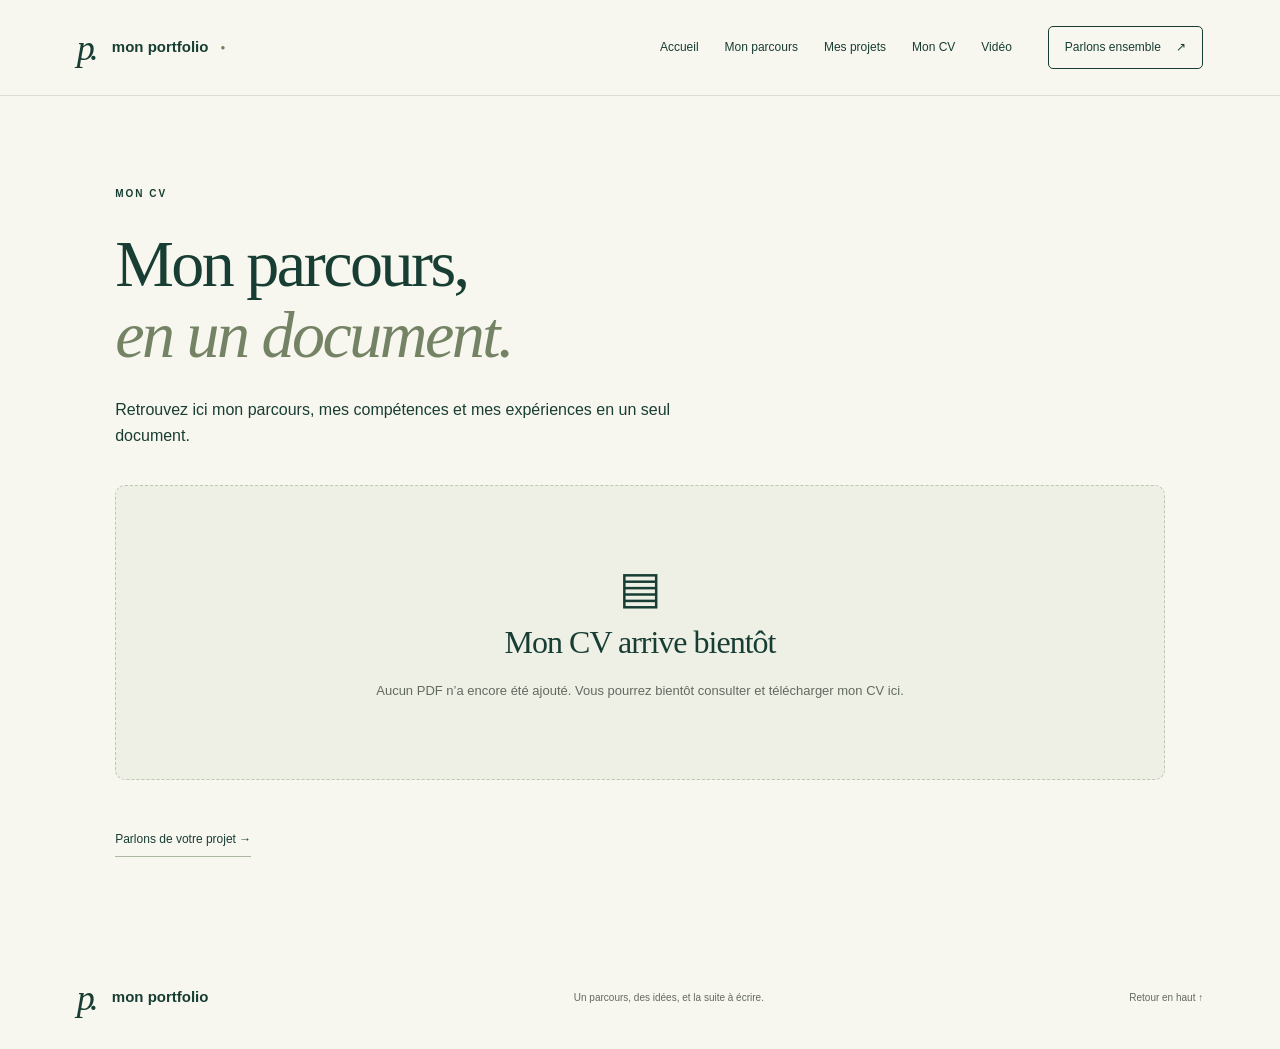
==== cv.html @ 7db34b3c "Add files via upload" ====
<!doctype html><html lang="fr"><head><meta charset="utf-8"><meta name="viewport" content="width=device-width, initial-scale=1"><meta name="description" content="E-portfolio : parcours, projets et présentation professionnelle."><meta name="theme-color" content="#173e34"><title>Mon CV — Mon e-portfolio</title><link rel="icon" href="assets/favicon.svg" type="image/svg+xml"><link rel="stylesheet" href="style.css"><script defer src="contenu.js"></script><script defer src="app.js"></script></head><body><a class="skip" href="#contenu">Aller au contenu</a><header><a class="brand" href="index.html" aria-label="Accueil"><span class="brand-icon">p.</span>mon portfolio<span class="brand-dot">●</span></a><button class="menu-toggle" aria-expanded="false" aria-controls="navigation">Menu <span>☰</span></button><nav id="navigation" aria-label="Navigation principale"><a href="index.html#accueil">Accueil</a><a href="index.html#parcours">Mon parcours</a><a href="index.html#projets">Mes projets</a><a href="cv.html">Mon CV</a><a href="index.html#video">Vidéo</a><a class="nav-contact" href="index.html#contact">Parlons ensemble <span>↗</span></a></nav></header><main id="contenu" class="section cv-page"><p class="eyebrow">MON CV</p><h1>Mon parcours,<br><em>en un document.</em></h1><p id="cv-texte"></p><div id="cv-contenu"></div><a class="text-link" href="index.html#contact">Parlons de votre projet →</a></main><footer><a class="brand" href="index.html"><span class="brand-icon">p.</span>mon portfolio</a><p>Un parcours, des idées, et la suite à écrire.</p><a href="#">Retour en haut ↑</a></footer><div id="notification" role="status" aria-live="polite"></div></body></html>
---- style.css ----
:root{--ink:#183e34;--muted:#626a60;--paper:#f7f6ef;--line:#dbdfd2;--lime:#dbe7ad;--white:#fffef8}*{box-sizing:border-box}html{scroll-behavior:smooth;scroll-padding-top:100px}body{margin:0;background:var(--paper);color:var(--ink);font-family:Arial,Helvetica,sans-serif;line-height:1.65}a{color:inherit;text-decoration:none}button,input{font:inherit}button,a{-webkit-tap-highlight-color:transparent}button{cursor:pointer}button:focus-visible,a:focus-visible{outline:3px solid #9c6324;outline-offset:5px}img{max-width:100%;display:block}header{height:96px;max-width:1440px;margin:auto;padding:0 6%;display:flex;align-items:center;justify-content:space-between;gap:30px;border-bottom:1px solid var(--line)}.brand{display:inline-flex;align-items:center;gap:10px;font-size:15px;font-weight:700;white-space:nowrap}.brand-icon{font:italic 36px Georgia,serif;letter-spacing:-5px;margin-right:8px}.brand-dot{font-size:8px;color:#6d8057;margin-left:2px}nav{display:flex;align-items:center;gap:26px;font-size:12px}nav a{padding:10px 0}nav a:hover,.text-link:hover{color:#60783e}nav .nav-contact{border:1px solid var(--ink);border-radius:5px;padding:11px 16px;margin-left:10px}.nav-contact span{margin-left:12px}.menu-toggle{display:none}.hero{max-width:1440px;margin:auto;position:relative;padding:72px 9% 92px;display:grid;grid-template-columns:1.25fr 1fr;gap:60px;align-items:center}.eyebrow{font-size:10px;font-weight:700;letter-spacing:2px;margin:0 0 25px}.live-dot{display:inline-block;width:7px;height:7px;background:#75945c;border-radius:50%;margin-right:8px}h1,h2,h3,p{margin-top:0}h1,h2{font-family:Georgia,'Times New Roman',serif;font-weight:400;letter-spacing:-2.5px;line-height:1.08}h1{font-size:clamp(48px,5.3vw,78px);margin-bottom:27px}em{font-weight:400;color:#758365}h2{font-size:clamp(36px,4vw,54px);margin-bottom:20px}h3{line-height:1.3;font-weight:600;font-size:19px}.identity{font-weight:700;font-size:16px;margin-bottom:0}.profession{font-size:11px;letter-spacing:1.2px;margin-bottom:16px}.intro{font-size:13px;color:var(--muted);max-width:440px;line-height:1.85}.actions{display:flex;flex-wrap:wrap;gap:12px;margin-top:25px;align-items:center}.button{display:inline-flex;align-items:center;justify-content:center;gap:23px;background:var(--ink);color:#fffef8;padding:13px 20px;border:1px solid var(--ink);border-radius:5px;font-size:12px;font-weight:600;transition:transform .2s,background .2s}.button:hover{background:#2d5947;transform:translateY(-2px)}.button.secondary{background:transparent;color:var(--ink);border-color:#c4ccbc}.button.secondary:hover{background:#e9eddf}.small-note{font-size:10px;color:var(--muted);margin:24px 0 0}.small-note span{color:#637d48;margin-right:6px}.hero-art{position:relative;min-width:0;padding:22px 20px 28px}.photo-frame{height:445px;background:#e4e7da;border-radius:170px 170px 10px 10px;overflow:hidden;border:1px solid #d3d9c8;position:relative}.photo-frame>img{height:100%;width:100%;object-fit:cover}.portrait-placeholder{height:100%;display:flex;flex-direction:column;align-items:center;justify-content:flex-end;background:radial-gradient(ellipse at 30% 20%,#f2f0dc,transparent 65%),#dfe5d4}.portrait-placeholder svg{width:85%;height:85%;fill:#b8c7ad;opacity:.8}.portrait-placeholder span{position:absolute;bottom:24px;font-size:10px;letter-spacing:3px;color:#425a42;background:#f7f6efdb;border-radius:20px;padding:7px 14px}.orbit{position:absolute;right:-6px;top:-12px;font:100px Georgia;color:#84956e;line-height:1}.photo-label{position:absolute;bottom:0;left:-26px;display:flex;align-items:center;gap:15px;background:var(--white);padding:18px 24px;border:1px solid var(--line);border-radius:6px;box-shadow:0 10px 25px #173e3407;font:italic 16px Georgia;transform:rotate(-4deg)}.photo-label>span{font-size:32px;color:#7c8d64}.photo-label small{display:block;font:8px Arial;letter-spacing:1.6px;margin-top:6px}.vertical-text{position:absolute;right:-27px;top:140px;writing-mode:vertical-rl;font-size:8px;letter-spacing:2.5px}.scroll-note{position:absolute;bottom:27px;left:9%;font-size:8px;letter-spacing:1.7px;display:flex;gap:25px;align-items:center}.scroll-note span{font-size:18px}.values-strip{background:#e8ecdf;border-block:1px solid var(--line);display:flex;align-items:center;justify-content:center;gap:50px;padding:20px;font-size:11px}.values-strip b{font-size:24px;font-weight:400;color:#788666}.section{max-width:1440px;margin:auto;padding:90px 9%;scroll-margin-top:10px}.section-heading{display:flex;justify-content:space-between;gap:40px;align-items:flex-end;margin-bottom:32px}.section-heading>p{font-size:12px;color:var(--muted);padding-bottom:9px}.demo-note{font-size:9px;letter-spacing:1px;color:var(--muted);border-top:1px solid var(--line);padding-top:20px}.timeline{margin-top:40px}.timeline-item{display:grid;grid-template-columns:180px 1fr;gap:40px}.timeline-date{font-size:12px;padding-top:7px}.timeline-body{padding:0 0 38px 35px;border-left:1px solid #bcc8b0;position:relative}.timeline-body:before{content:'';position:absolute;left:-5px;top:10px;width:9px;height:9px;border-radius:50%;background:#81966c;box-shadow:0 0 0 5px var(--paper)}.timeline-body h3{margin:8px 0 3px}.organisation{font-size:10px;letter-spacing:1px}.timeline-body>p:not(.organisation){max-width:660px;font-size:13px;color:var(--muted)}.example-badge{font-size:8px;letter-spacing:1.3px;color:#657452}.tags{display:flex;flex-wrap:wrap;gap:6px}.tags span{padding:4px 9px;border:1px solid #d2dac8;border-radius:4px;font-size:9px;color:#4c624b}.projects-section{background:#eff0e8;max-width:none}.projects-section>.section-heading,.projects-section>.filters,.project-grid{max-width:1180px;margin-left:auto;margin-right:auto}.filters{display:flex;flex-wrap:wrap;gap:8px;margin-bottom:27px}.filters button{border:1px solid #cbd3c3;background:transparent;border-radius:24px;color:var(--ink);font-size:11px;padding:8px 17px}.filters button.active{background:var(--ink);color:white;border-color:var(--ink)}.project-grid{display:grid;grid-template-columns:repeat(3,1fr);gap:24px}.project-card{min-width:0}.project-open{padding:0;border:1px solid #dce0d2;border-radius:9px;background:var(--paper);width:100%;height:100%;text-align:left;color:inherit;overflow:hidden;transition:transform .25s,box-shadow .25s}.project-open:hover{transform:translateY(-6px);box-shadow:0 15px 25px #173e3410}.project-image{position:relative;aspect-ratio:450/330;overflow:hidden}.project-image img{width:100%;height:100%;object-fit:cover;transition:transform .4s}.project-open:hover img{transform:scale(1.04)}.image-badge{position:absolute;left:14px;top:14px;background:#fffef4d9;border-radius:3px;padding:4px 7px;font-size:7px;letter-spacing:1px}.project-info{padding:22px}.project-category{font-size:8px;letter-spacing:1.5px;text-transform:uppercase;margin-bottom:10px}.project-info h3{font:24px/1.15 Georgia;margin-bottom:12px;letter-spacing:-.5px}.project-info>p:not(.project-category){color:var(--muted);font-size:11px;line-height:1.7}.project-discover{display:block;margin-top:22px;font-size:11px}.video-section{display:grid;grid-template-columns:1fr 1.25fr;gap:80px;align-items:center}.video-section>div>p:not(.eyebrow){font-size:13px;color:var(--muted)}.video-section h2{font-size:43px}.text-link{display:inline-block;font-size:12px;border-bottom:1px solid #acb8a1;padding-bottom:6px;margin-top:15px}.video-media{aspect-ratio:16/10;border-radius:9px;background:#e0e6d7;position:relative;overflow:hidden;display:flex;align-items:center;justify-content:center;text-align:center}.video-media video,.video-media iframe{width:100%;height:100%;border:0}.video-media>img{position:absolute;width:100%;height:100%;object-fit:cover}.video-placeholder{z-index:1;padding:25px}.video-placeholder strong{display:block;font:23px Georgia;margin:15px 0}.video-placeholder p{font-size:7px;letter-spacing:1.3px}.play-symbol{display:inline-flex;border:1px solid #8b9d7c;width:60px;height:60px;align-items:center;justify-content:center;border-radius:50%;font-size:27px}.contact-section{text-align:center;background:var(--ink);color:var(--paper);max-width:none;padding-block:80px}.contact-section h2{font-size:58px}.contact-section>p:not(.eyebrow){font-size:12px;max-width:560px;margin:0 auto 20px;color:#d7dfd0}.contact-section .actions{justify-content:center}.contact-section .button{background:var(--lime);color:var(--ink);border-color:var(--lime)}.contact-section .secondary{background:transparent;color:var(--paper);border-color:#84957e}.contact-section .text-link{color:var(--paper)}.empty-inline{font-size:11px;color:#d1dbc8}.email-address{overflow-wrap:anywhere;font-size:22px}.contact-section .contact-note{font-size:9px!important;margin-top:30px!important;color:#c0cdb6!important}footer{max-width:1440px;margin:auto;display:flex;justify-content:space-between;align-items:center;gap:20px;padding:30px 6%}footer p,footer>a:last-child{font-size:10px;color:var(--muted);margin:0}.skip{position:fixed;top:-80px;left:15px;background:var(--ink);color:white;padding:12px;z-index:100}.skip:focus{top:10px}.sr-only{position:absolute;width:1px;height:1px;clip-path:inset(50%);overflow:hidden}.will-reveal{opacity:0;transform:translateY(15px);transition:opacity .6s,transform .6s}.will-reveal.visible{opacity:1;transform:none}dialog{border:1px solid var(--line);background:var(--paper);color:var(--ink);border-radius:12px;padding:45px;width:min(680px,90vw);max-height:85vh}dialog::backdrop{background:#102b24ab;backdrop-filter:blur(4px)}.dialog-close{position:absolute;right:16px;top:12px;border:0;background:transparent;color:var(--ink);font-size:20px;padding:5px}dialog h2{font-size:38px;margin-top:18px}dialog h3{margin-top:25px;margin-bottom:8px}dialog p{color:var(--muted);font-size:14px}.cv-page{min-height:75vh}.cv-page h1{font-size:66px}.cv-page>p{max-width:600px}.cv-empty{padding:65px 25px;text-align:center;border:1px dashed #bcc8b0;border-radius:10px;margin:35px 0;background:#eef0e6}.cv-empty h2{font-size:32px;letter-spacing:-1px}.cv-empty p{color:var(--muted);font-size:13px}.document-icon{font-size:45px}.pdf-preview{width:100%;height:80vh;min-height:500px;margin-top:25px;border:1px solid var(--line)}.image-fallback{min-height:180px;display:flex;align-items:center;justify-content:center;background:#dfe5d6;color:var(--ink);font-size:13px}#notification:not(:empty){position:fixed;bottom:24px;left:50%;transform:translateX(-50%);background:var(--white);border:1px solid var(--line);box-shadow:0 4px 20px #0002;padding:14px 22px;border-radius:8px;font-size:12px;z-index:20;max-width:90vw}
@media(min-width:1500px){.projects-section{padding-inline:max(9%,calc((100vw - 1180px)/2))}}@media(max-width:1050px){header{padding-inline:5%;gap:15px}nav{gap:15px;font-size:11px}nav .nav-contact{margin:0;padding:8px}.hero{gap:30px;padding-inline:7%}.photo-frame{height:380px}.section{padding:70px 7%}.values-strip{gap:25px}.project-grid{gap:14px}.project-info{padding:17px}.video-section{gap:35px}}@media(max-width:760px){header{height:76px;position:relative;z-index:10}.menu-toggle{display:flex;align-items:center;gap:18px;background:transparent;border:1px solid #bdc8b4;border-radius:4px;padding:7px 12px;font-size:12px;color:var(--ink)}nav{display:none;position:absolute;top:75px;left:0;right:0;background:var(--paper);padding:20px 7%;border-bottom:1px solid var(--line);box-shadow:0 10px 20px #173e3410}nav.open{display:flex;flex-direction:column;align-items:stretch;gap:4px}nav a{padding:10px;font-size:14px}.hero{grid-template-columns:1fr;padding:45px 7% 70px;gap:30px}h1{font-size:57px}.hero-copy .eyebrow{font-size:8px}.hero-art{width:min(340px,90%);margin:auto}.photo-frame{height:350px}.photo-label{left:-6px;padding:15px}.vertical-text{right:-13px;font-size:7px}.orbit{font-size:80px;right:0}.scroll-note{display:none}.values-strip{gap:15px;padding:17px 7%;flex-wrap:wrap;font-size:9px}.values-strip span:last-child,.values-strip b:last-of-type{display:none}.values-strip b{font-size:20px}.section{padding:55px 7%}.section-heading{display:block;margin-bottom:25px}.section-heading>p{margin-top:25px}.eyebrow{font-size:9px;margin-bottom:20px}h2{font-size:44px}.timeline-item{grid-template-columns:1fr;gap:8px}.timeline-date{margin:0 0 8px 25px}.timeline-body{padding-left:25px;padding-bottom:32px}.timeline-body h3{font-size:18px}.demo-note{font-size:8px}.project-grid{grid-template-columns:1fr;gap:25px}.project-info{padding:24px}.project-info>p:not(.project-category){font-size:13px}.project-info h3{font-size:28px}.filters{gap:6px}.filters button{padding:7px 12px;font-size:10px}.video-section{grid-template-columns:1fr;gap:25px}.video-section h2{font-size:40px}.contact-section h2{font-size:43px}.contact-section .eyebrow{font-size:8px}footer{flex-wrap:wrap;padding:25px 7%}footer p{order:3;width:100%}.cv-page h1{font-size:46px}dialog{padding:35px 24px}dialog h2{font-size:30px}.actions{gap:10px}.button{padding:12px 16px;gap:16px}.intro{font-size:13px}.photo-label{font-size:15px}}@media(prefers-reduced-motion:reduce){html{scroll-behavior:auto}*,*:before,*:after{animation:none!important;transition:none!important}.will-reveal{opacity:1;transform:none}}
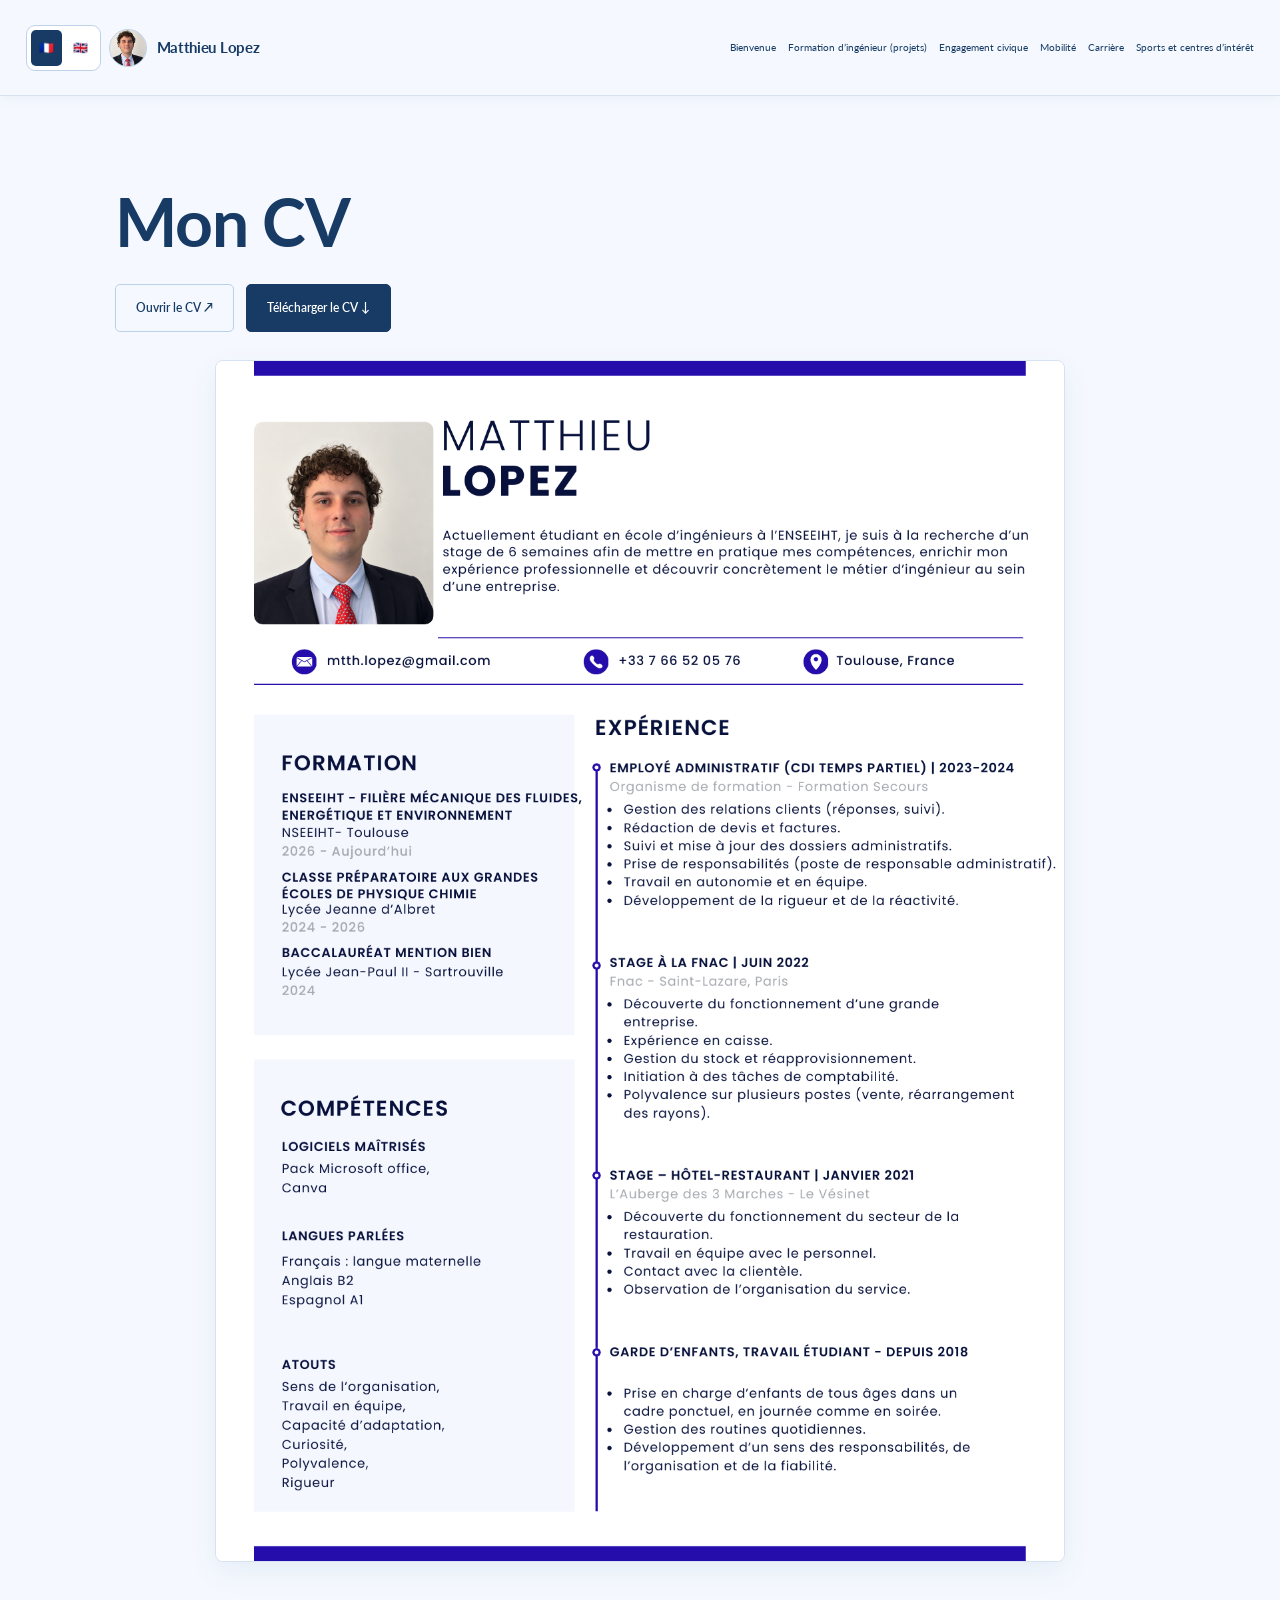
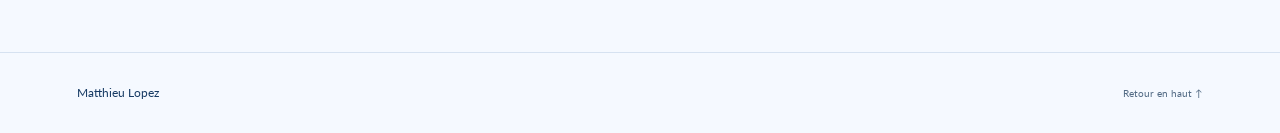
==== commit 51f06304: "Publier le portfolio final bilingue de Matthieu Lopez avec vidéo" ====
--- a/cv.html
+++ b/cv.html
@@ -1 +1 @@
-<!doctype html><html lang="fr"><head><meta charset="utf-8"><meta name="viewport" content="width=device-width, initial-scale=1"><meta name="description" content="E-portfolio : parcours, projets et présentation professionnelle."><meta name="theme-color" content="#173e34"><title>Mon CV — Mon e-portfolio</title><link rel="icon" href="assets/favicon.svg" type="image/svg+xml"><link rel="stylesheet" href="style.css"><script defer src="contenu.js"></script><script defer src="app.js"></script></head><body><a class="skip" href="#contenu">Aller au contenu</a><header><a class="brand" href="index.html" aria-label="Accueil"><span class="brand-icon">p.</span>mon portfolio<span class="brand-dot">●</span></a><button class="menu-toggle" aria-expanded="false" aria-controls="navigation">Menu <span>☰</span></button><nav id="navigation" aria-label="Navigation principale"><a href="index.html#accueil">Accueil</a><a href="index.html#parcours">Mon parcours</a><a href="index.html#projets">Mes projets</a><a href="cv.html">Mon CV</a><a href="index.html#video">Vidéo</a><a class="nav-contact" href="index.html#contact">Parlons ensemble <span>↗</span></a></nav></header><main id="contenu" class="section cv-page"><p class="eyebrow">MON CV</p><h1>Mon parcours,<br><em>en un document.</em></h1><p id="cv-texte"></p><div id="cv-contenu"></div><a class="text-link" href="index.html#contact">Parlons de votre projet →</a></main><footer><a class="brand" href="index.html"><span class="brand-icon">p.</span>mon portfolio</a><p>Un parcours, des idées, et la suite à écrire.</p><a href="#">Retour en haut ↑</a></footer><div id="notification" role="status" aria-live="polite"></div></body></html>+<!doctype html><html lang="fr"><head><meta charset="utf-8"><meta name="viewport" content="width=device-width, initial-scale=1"><meta name="description" content="E-portfolio de Matthieu Lopez"><title>E-portfolio Matthieu Lopez</title><link rel="icon" href="assets/favicon.svg" type="image/svg+xml"><link rel="preconnect" href="https://fonts.googleapis.com"><link rel="preconnect" href="https://fonts.gstatic.com" crossorigin><link href="https://fonts.googleapis.com/css2?family=Lato:wght@400;700;900&display=swap" rel="stylesheet"><link rel="stylesheet" href="style.css"><script defer src="contenu.js"></script><script defer src="contenu-en.js"></script><script defer src="i18n.js"></script><script defer src="app.js"></script><script defer src="rubriques.js"></script></head><body><a class="skip" href="#contenu">Aller au contenu</a><header><div class="header-left"><div class="language-switch" role="group" aria-label="Language / Langue"><button type="button" data-language="fr" aria-label="Français" lang="fr">🇫🇷 <span>FR</span></button><button type="button" data-language="en" aria-label="English" lang="en">🇬🇧 <span>EN</span></button></div><a class="brand brand-photo" href="index.html" aria-label="Accueil — Matthieu Lopez"><span class="header-portrait"><img src="assets/photo/matthieu-lopez.png" alt="Portrait de Matthieu Lopez" width="54" height="54"></span><span class="header-name">Matthieu Lopez</span></a></div><button class="menu-toggle" aria-expanded="false" aria-controls="navigation">Menu <span>☰</span></button><nav id="navigation" aria-label="Navigation principale"><a href="index.html#accueil">Bienvenue</a><a href="index.html#projets">Formation d’ingénieur (projets)</a><a href="index.html#engagement">Engagement civique</a><a href="index.html#mobilite">Mobilité</a><a href="index.html#carriere">Carrière</a><a href="index.html#interets">Sports et centres d’intérêt</a></nav></header><main id="contenu" class="section cv-page"><h1>Mon CV</h1><p id="cv-texte"></p><div id="cv-contenu"></div></main><footer><span>Matthieu Lopez</span><a href="#">Retour en haut ↑</a></footer><div id="notification" role="status" aria-live="polite"></div></body></html>
--- a/style.css
+++ b/style.css
@@ -1,2 +1,37 @@
-:root{--ink:#183e34;--muted:#626a60;--paper:#f7f6ef;--line:#dbdfd2;--lime:#dbe7ad;--white:#fffef8}*{box-sizing:border-box}html{scroll-behavior:smooth;scroll-padding-top:100px}body{margin:0;background:var(--paper);color:var(--ink);font-family:Arial,Helvetica,sans-serif;line-height:1.65}a{color:inherit;text-decoration:none}button,input{font:inherit}button,a{-webkit-tap-highlight-color:transparent}button{cursor:pointer}button:focus-visible,a:focus-visible{outline:3px solid #9c6324;outline-offset:5px}img{max-width:100%;display:block}header{height:96px;max-width:1440px;margin:auto;padding:0 6%;display:flex;align-items:center;justify-content:space-between;gap:30px;border-bottom:1px solid var(--line)}.brand{display:inline-flex;align-items:center;gap:10px;font-size:15px;font-weight:700;white-space:nowrap}.brand-icon{font:italic 36px Georgia,serif;letter-spacing:-5px;margin-right:8px}.brand-dot{font-size:8px;color:#6d8057;margin-left:2px}nav{display:flex;align-items:center;gap:26px;font-size:12px}nav a{padding:10px 0}nav a:hover,.text-link:hover{color:#60783e}nav .nav-contact{border:1px solid var(--ink);border-radius:5px;padding:11px 16px;margin-left:10px}.nav-contact span{margin-left:12px}.menu-toggle{display:none}.hero{max-width:1440px;margin:auto;position:relative;padding:72px 9% 92px;display:grid;grid-template-columns:1.25fr 1fr;gap:60px;align-items:center}.eyebrow{font-size:10px;font-weight:700;letter-spacing:2px;margin:0 0 25px}.live-dot{display:inline-block;width:7px;height:7px;background:#75945c;border-radius:50%;margin-right:8px}h1,h2,h3,p{margin-top:0}h1,h2{font-family:Georgia,'Times New Roman',serif;font-weight:400;letter-spacing:-2.5px;line-height:1.08}h1{font-size:clamp(48px,5.3vw,78px);margin-bottom:27px}em{font-weight:400;color:#758365}h2{font-size:clamp(36px,4vw,54px);margin-bottom:20px}h3{line-height:1.3;font-weight:600;font-size:19px}.identity{font-weight:700;font-size:16px;margin-bottom:0}.profession{font-size:11px;letter-spacing:1.2px;margin-bottom:16px}.intro{font-size:13px;color:var(--muted);max-width:440px;line-height:1.85}.actions{display:flex;flex-wrap:wrap;gap:12px;margin-top:25px;align-items:center}.button{display:inline-flex;align-items:center;justify-content:center;gap:23px;background:var(--ink);color:#fffef8;padding:13px 20px;border:1px solid var(--ink);border-radius:5px;font-size:12px;font-weight:600;transition:transform .2s,background .2s}.button:hover{background:#2d5947;transform:translateY(-2px)}.button.secondary{background:transparent;color:var(--ink);border-color:#c4ccbc}.button.secondary:hover{background:#e9eddf}.small-note{font-size:10px;color:var(--muted);margin:24px 0 0}.small-note span{color:#637d48;margin-right:6px}.hero-art{position:relative;min-width:0;padding:22px 20px 28px}.photo-frame{height:445px;background:#e4e7da;border-radius:170px 170px 10px 10px;overflow:hidden;border:1px solid #d3d9c8;position:relative}.photo-frame>img{height:100%;width:100%;object-fit:cover}.portrait-placeholder{height:100%;display:flex;flex-direction:column;align-items:center;justify-content:flex-end;background:radial-gradient(ellipse at 30% 20%,#f2f0dc,transparent 65%),#dfe5d4}.portrait-placeholder svg{width:85%;height:85%;fill:#b8c7ad;opacity:.8}.portrait-placeholder span{position:absolute;bottom:24px;font-size:10px;letter-spacing:3px;color:#425a42;background:#f7f6efdb;border-radius:20px;padding:7px 14px}.orbit{position:absolute;right:-6px;top:-12px;font:100px Georgia;color:#84956e;line-height:1}.photo-label{position:absolute;bottom:0;left:-26px;display:flex;align-items:center;gap:15px;background:var(--white);padding:18px 24px;border:1px solid var(--line);border-radius:6px;box-shadow:0 10px 25px #173e3407;font:italic 16px Georgia;transform:rotate(-4deg)}.photo-label>span{font-size:32px;color:#7c8d64}.photo-label small{display:block;font:8px Arial;letter-spacing:1.6px;margin-top:6px}.vertical-text{position:absolute;right:-27px;top:140px;writing-mode:vertical-rl;font-size:8px;letter-spacing:2.5px}.scroll-note{position:absolute;bottom:27px;left:9%;font-size:8px;letter-spacing:1.7px;display:flex;gap:25px;align-items:center}.scroll-note span{font-size:18px}.values-strip{background:#e8ecdf;border-block:1px solid var(--line);display:flex;align-items:center;justify-content:center;gap:50px;padding:20px;font-size:11px}.values-strip b{font-size:24px;font-weight:400;color:#788666}.section{max-width:1440px;margin:auto;padding:90px 9%;scroll-margin-top:10px}.section-heading{display:flex;justify-content:space-between;gap:40px;align-items:flex-end;margin-bottom:32px}.section-heading>p{font-size:12px;color:var(--muted);padding-bottom:9px}.demo-note{font-size:9px;letter-spacing:1px;color:var(--muted);border-top:1px solid var(--line);padding-top:20px}.timeline{margin-top:40px}.timeline-item{display:grid;grid-template-columns:180px 1fr;gap:40px}.timeline-date{font-size:12px;padding-top:7px}.timeline-body{padding:0 0 38px 35px;border-left:1px solid #bcc8b0;position:relative}.timeline-body:before{content:'';position:absolute;left:-5px;top:10px;width:9px;height:9px;border-radius:50%;background:#81966c;box-shadow:0 0 0 5px var(--paper)}.timeline-body h3{margin:8px 0 3px}.organisation{font-size:10px;letter-spacing:1px}.timeline-body>p:not(.organisation){max-width:660px;font-size:13px;color:var(--muted)}.example-badge{font-size:8px;letter-spacing:1.3px;color:#657452}.tags{display:flex;flex-wrap:wrap;gap:6px}.tags span{padding:4px 9px;border:1px solid #d2dac8;border-radius:4px;font-size:9px;color:#4c624b}.projects-section{background:#eff0e8;max-width:none}.projects-section>.section-heading,.projects-section>.filters,.project-grid{max-width:1180px;margin-left:auto;margin-right:auto}.filters{display:flex;flex-wrap:wrap;gap:8px;margin-bottom:27px}.filters button{border:1px solid #cbd3c3;background:transparent;border-radius:24px;color:var(--ink);font-size:11px;padding:8px 17px}.filters button.active{background:var(--ink);color:white;border-color:var(--ink)}.project-grid{display:grid;grid-template-columns:repeat(3,1fr);gap:24px}.project-card{min-width:0}.project-open{padding:0;border:1px solid #dce0d2;border-radius:9px;background:var(--paper);width:100%;height:100%;text-align:left;color:inherit;overflow:hidden;transition:transform .25s,box-shadow .25s}.project-open:hover{transform:translateY(-6px);box-shadow:0 15px 25px #173e3410}.project-image{position:relative;aspect-ratio:450/330;overflow:hidden}.project-image img{width:100%;height:100%;object-fit:cover;transition:transform .4s}.project-open:hover img{transform:scale(1.04)}.image-badge{position:absolute;left:14px;top:14px;background:#fffef4d9;border-radius:3px;padding:4px 7px;font-size:7px;letter-spacing:1px}.project-info{padding:22px}.project-category{font-size:8px;letter-spacing:1.5px;text-transform:uppercase;margin-bottom:10px}.project-info h3{font:24px/1.15 Georgia;margin-bottom:12px;letter-spacing:-.5px}.project-info>p:not(.project-category){color:var(--muted);font-size:11px;line-height:1.7}.project-discover{display:block;margin-top:22px;font-size:11px}.video-section{display:grid;grid-template-columns:1fr 1.25fr;gap:80px;align-items:center}.video-section>div>p:not(.eyebrow){font-size:13px;color:var(--muted)}.video-section h2{font-size:43px}.text-link{display:inline-block;font-size:12px;border-bottom:1px solid #acb8a1;padding-bottom:6px;margin-top:15px}.video-media{aspect-ratio:16/10;border-radius:9px;background:#e0e6d7;position:relative;overflow:hidden;display:flex;align-items:center;justify-content:center;text-align:center}.video-media video,.video-media iframe{width:100%;height:100%;border:0}.video-media>img{position:absolute;width:100%;height:100%;object-fit:cover}.video-placeholder{z-index:1;padding:25px}.video-placeholder strong{display:block;font:23px Georgia;margin:15px 0}.video-placeholder p{font-size:7px;letter-spacing:1.3px}.play-symbol{display:inline-flex;border:1px solid #8b9d7c;width:60px;height:60px;align-items:center;justify-content:center;border-radius:50%;font-size:27px}.contact-section{text-align:center;background:var(--ink);color:var(--paper);max-width:none;padding-block:80px}.contact-section h2{font-size:58px}.contact-section>p:not(.eyebrow){font-size:12px;max-width:560px;margin:0 auto 20px;color:#d7dfd0}.contact-section .actions{justify-content:center}.contact-section .button{background:var(--lime);color:var(--ink);border-color:var(--lime)}.contact-section .secondary{background:transparent;color:var(--paper);border-color:#84957e}.contact-section .text-link{color:var(--paper)}.empty-inline{font-size:11px;color:#d1dbc8}.email-address{overflow-wrap:anywhere;font-size:22px}.contact-section .contact-note{font-size:9px!important;margin-top:30px!important;color:#c0cdb6!important}footer{max-width:1440px;margin:auto;display:flex;justify-content:space-between;align-items:center;gap:20px;padding:30px 6%}footer p,footer>a:last-child{font-size:10px;color:var(--muted);margin:0}.skip{position:fixed;top:-80px;left:15px;background:var(--ink);color:white;padding:12px;z-index:100}.skip:focus{top:10px}.sr-only{position:absolute;width:1px;height:1px;clip-path:inset(50%);overflow:hidden}.will-reveal{opacity:0;transform:translateY(15px);transition:opacity .6s,transform .6s}.will-reveal.visible{opacity:1;transform:none}dialog{border:1px solid var(--line);background:var(--paper);color:var(--ink);border-radius:12px;padding:45px;width:min(680px,90vw);max-height:85vh}dialog::backdrop{background:#102b24ab;backdrop-filter:blur(4px)}.dialog-close{position:absolute;right:16px;top:12px;border:0;background:transparent;color:var(--ink);font-size:20px;padding:5px}dialog h2{font-size:38px;margin-top:18px}dialog h3{margin-top:25px;margin-bottom:8px}dialog p{color:var(--muted);font-size:14px}.cv-page{min-height:75vh}.cv-page h1{font-size:66px}.cv-page>p{max-width:600px}.cv-empty{padding:65px 25px;text-align:center;border:1px dashed #bcc8b0;border-radius:10px;margin:35px 0;background:#eef0e6}.cv-empty h2{font-size:32px;letter-spacing:-1px}.cv-empty p{color:var(--muted);font-size:13px}.document-icon{font-size:45px}.pdf-preview{width:100%;height:80vh;min-height:500px;margin-top:25px;border:1px solid var(--line)}.image-fallback{min-height:180px;display:flex;align-items:center;justify-content:center;background:#dfe5d6;color:var(--ink);font-size:13px}#notification:not(:empty){position:fixed;bottom:24px;left:50%;transform:translateX(-50%);background:var(--white);border:1px solid var(--line);box-shadow:0 4px 20px #0002;padding:14px 22px;border-radius:8px;font-size:12px;z-index:20;max-width:90vw}
-@media(min-width:1500px){.projects-section{padding-inline:max(9%,calc((100vw - 1180px)/2))}}@media(max-width:1050px){header{padding-inline:5%;gap:15px}nav{gap:15px;font-size:11px}nav .nav-contact{margin:0;padding:8px}.hero{gap:30px;padding-inline:7%}.photo-frame{height:380px}.section{padding:70px 7%}.values-strip{gap:25px}.project-grid{gap:14px}.project-info{padding:17px}.video-section{gap:35px}}@media(max-width:760px){header{height:76px;position:relative;z-index:10}.menu-toggle{display:flex;align-items:center;gap:18px;background:transparent;border:1px solid #bdc8b4;border-radius:4px;padding:7px 12px;font-size:12px;color:var(--ink)}nav{display:none;position:absolute;top:75px;left:0;right:0;background:var(--paper);padding:20px 7%;border-bottom:1px solid var(--line);box-shadow:0 10px 20px #173e3410}nav.open{display:flex;flex-direction:column;align-items:stretch;gap:4px}nav a{padding:10px;font-size:14px}.hero{grid-template-columns:1fr;padding:45px 7% 70px;gap:30px}h1{font-size:57px}.hero-copy .eyebrow{font-size:8px}.hero-art{width:min(340px,90%);margin:auto}.photo-frame{height:350px}.photo-label{left:-6px;padding:15px}.vertical-text{right:-13px;font-size:7px}.orbit{font-size:80px;right:0}.scroll-note{display:none}.values-strip{gap:15px;padding:17px 7%;flex-wrap:wrap;font-size:9px}.values-strip span:last-child,.values-strip b:last-of-type{display:none}.values-strip b{font-size:20px}.section{padding:55px 7%}.section-heading{display:block;margin-bottom:25px}.section-heading>p{margin-top:25px}.eyebrow{font-size:9px;margin-bottom:20px}h2{font-size:44px}.timeline-item{grid-template-columns:1fr;gap:8px}.timeline-date{margin:0 0 8px 25px}.timeline-body{padding-left:25px;padding-bottom:32px}.timeline-body h3{font-size:18px}.demo-note{font-size:8px}.project-grid{grid-template-columns:1fr;gap:25px}.project-info{padding:24px}.project-info>p:not(.project-category){font-size:13px}.project-info h3{font-size:28px}.filters{gap:6px}.filters button{padding:7px 12px;font-size:10px}.video-section{grid-template-columns:1fr;gap:25px}.video-section h2{font-size:40px}.contact-section h2{font-size:43px}.contact-section .eyebrow{font-size:8px}footer{flex-wrap:wrap;padding:25px 7%}footer p{order:3;width:100%}.cv-page h1{font-size:46px}dialog{padding:35px 24px}dialog h2{font-size:30px}.actions{gap:10px}.button{padding:12px 16px;gap:16px}.intro{font-size:13px}.photo-label{font-size:15px}}@media(prefers-reduced-motion:reduce){html{scroll-behavior:auto}*,*:before,*:after{animation:none!important;transition:none!important}.will-reveal{opacity:1;transform:none}}
+:root{--ink:#173b64;--muted:#536b85;--paper:#f5f9ff;--line:#d6e2f1;--lime:#c1defb;--white:#ffffff}*{box-sizing:border-box}html{scroll-behavior:smooth;scroll-padding-top:100px}body{margin:0;background:var(--paper);color:var(--ink);font-family:Arial,Helvetica,sans-serif;line-height:1.65}a{color:inherit;text-decoration:none}button,input{font:inherit}button,a{-webkit-tap-highlight-color:transparent}button{cursor:pointer}button:focus-visible,a:focus-visible{outline:3px solid #9c6324;outline-offset:5px}img{max-width:100%;display:block}header{height:96px;max-width:1440px;margin:auto;padding:0 6%;display:flex;align-items:center;justify-content:space-between;gap:30px;border-bottom:1px solid var(--line)}.brand{display:inline-flex;align-items:center;gap:10px;font-size:15px;font-weight:700;white-space:nowrap}.brand-icon{font:italic 36px Georgia,serif;letter-spacing:-5px;margin-right:8px}.brand-dot{font-size:8px;color:#6d8057;margin-left:2px}nav{display:flex;align-items:center;gap:26px;font-size:12px}nav a{padding:10px 0}nav a:hover,.text-link:hover{color:#2563a2}nav .nav-contact{border:1px solid var(--ink);border-radius:5px;padding:11px 16px;margin-left:10px}.nav-contact span{margin-left:12px}.menu-toggle{display:none}.hero{max-width:1440px;margin:auto;position:relative;padding:72px 9% 92px;display:grid;grid-template-columns:1.25fr 1fr;gap:60px;align-items:center}.eyebrow{font-size:10px;font-weight:700;letter-spacing:2px;margin:0 0 25px}.live-dot{display:inline-block;width:7px;height:7px;background:#75945c;border-radius:50%;margin-right:8px}h1,h2,h3,p{margin-top:0}h1,h2{font-family:Georgia,'Times New Roman',serif;font-weight:400;letter-spacing:-2.5px;line-height:1.08}h1{font-size:clamp(48px,5.3vw,78px);margin-bottom:27px}em{font-weight:400;color:#758365}h2{font-size:clamp(36px,4vw,54px);margin-bottom:20px}h3{line-height:1.3;font-weight:600;font-size:19px}.identity{font-weight:700;font-size:16px;margin-bottom:0}.profession{font-size:11px;letter-spacing:1.2px;margin-bottom:16px}.intro{font-size:13px;color:var(--muted);max-width:440px;line-height:1.85}.actions{display:flex;flex-wrap:wrap;gap:12px;margin-top:25px;align-items:center}.button{display:inline-flex;align-items:center;justify-content:center;gap:23px;background:var(--ink);color:#ffffff;padding:13px 20px;border:1px solid var(--ink);border-radius:5px;font-size:12px;font-weight:600;transition:transform .2s,background .2s}.button:hover{background:#245a92;transform:translateY(-2px)}.button.secondary{background:transparent;color:var(--ink);border-color:#bbd0e9}.button.secondary:hover{background:#e5effc}.small-note{font-size:10px;color:var(--muted);margin:24px 0 0}.small-note span{color:#637d48;margin-right:6px}.hero-art{position:relative;min-width:0;padding:22px 20px 28px}.photo-frame{height:445px;background:#dbe9fa;border-radius:170px 170px 10px 10px;overflow:hidden;border:1px solid #c3d7ef;position:relative}.photo-frame>img{height:100%;width:100%;object-fit:cover}.portrait-placeholder{height:100%;display:flex;flex-direction:column;align-items:center;justify-content:flex-end;background:radial-gradient(ellipse at 30% 20%,#edf5ff,transparent 65%),#dae8f9}.portrait-placeholder svg{width:85%;height:85%;fill:#9cb9dc;opacity:.8}.portrait-placeholder span{position:absolute;bottom:24px;font-size:10px;letter-spacing:3px;color:#425a42;background:#f5f9ffdb;border-radius:20px;padding:7px 14px}.orbit{position:absolute;right:-6px;top:-12px;font:100px Georgia;color:#84956e;line-height:1}.photo-label{position:absolute;bottom:0;left:-26px;display:flex;align-items:center;gap:15px;background:var(--white);padding:18px 24px;border:1px solid var(--line);border-radius:6px;box-shadow:0 10px 25px #173b6407;font:italic 16px Georgia;transform:rotate(-4deg)}.photo-label>span{font-size:32px;color:#7c8d64}.photo-label small{display:block;font:8px Arial;letter-spacing:1.6px;margin-top:6px}.vertical-text{position:absolute;right:-27px;top:140px;writing-mode:vertical-rl;font-size:8px;letter-spacing:2.5px}.scroll-note{position:absolute;bottom:27px;left:9%;font-size:8px;letter-spacing:1.7px;display:flex;gap:25px;align-items:center}.scroll-note span{font-size:18px}.values-strip{background:#e8ecdf;border-block:1px solid var(--line);display:flex;align-items:center;justify-content:center;gap:50px;padding:20px;font-size:11px}.values-strip b{font-size:24px;font-weight:400;color:#788666}.section{max-width:1440px;margin:auto;padding:90px 9%;scroll-margin-top:10px}.section-heading{display:flex;justify-content:space-between;gap:40px;align-items:flex-end;margin-bottom:32px}.section-heading>p{font-size:12px;color:var(--muted);padding-bottom:9px}.demo-note{font-size:9px;letter-spacing:1px;color:var(--muted);border-top:1px solid var(--line);padding-top:20px}.timeline{margin-top:40px}.timeline-item{display:grid;grid-template-columns:180px 1fr;gap:40px}.timeline-date{font-size:12px;padding-top:7px}.timeline-body{padding:0 0 38px 35px;border-left:1px solid #afc8e6;position:relative}.timeline-body:before{content:'';position:absolute;left:-5px;top:10px;width:9px;height:9px;border-radius:50%;background:#4a7db7;box-shadow:0 0 0 5px var(--paper)}.timeline-body h3{margin:8px 0 3px}.organisation{font-size:10px;letter-spacing:1px}.timeline-body>p:not(.organisation){max-width:660px;font-size:13px;color:var(--muted)}.example-badge{font-size:8px;letter-spacing:1.3px;color:#657452}.tags{display:flex;flex-wrap:wrap;gap:6px}.tags span{padding:4px 9px;border:1px solid #c2d5ed;border-radius:4px;font-size:9px;color:#365e89}.projects-section{background:#eaf2fc;max-width:none}.projects-section>.section-heading,.projects-section>.filters,.project-grid{max-width:1180px;margin-left:auto;margin-right:auto}.filters{display:flex;flex-wrap:wrap;gap:8px;margin-bottom:27px}.filters button{border:1px solid #cbd3c3;background:transparent;border-radius:24px;color:var(--ink);font-size:11px;padding:8px 17px}.filters button.active{background:var(--ink);color:white;border-color:var(--ink)}.project-grid{display:grid;grid-template-columns:repeat(3,1fr);gap:24px}.project-card{min-width:0}.project-open{padding:0;border:1px solid #dce0d2;border-radius:9px;background:var(--paper);width:100%;height:100%;text-align:left;color:inherit;overflow:hidden;transition:transform .25s,box-shadow .25s}.project-open:hover{transform:translateY(-6px);box-shadow:0 15px 25px #173b6410}.project-image{position:relative;aspect-ratio:450/330;overflow:hidden}.project-image img{width:100%;height:100%;object-fit:cover;transition:transform .4s}.project-open:hover img{transform:scale(1.04)}.image-badge{position:absolute;left:14px;top:14px;background:#fffef4d9;border-radius:3px;padding:4px 7px;font-size:7px;letter-spacing:1px}.project-info{padding:22px}.project-category{font-size:8px;letter-spacing:1.5px;text-transform:uppercase;margin-bottom:10px}.project-info h3{font:24px/1.15 Georgia;margin-bottom:12px;letter-spacing:-.5px}.project-info>p:not(.project-category){color:var(--muted);font-size:11px;line-height:1.7}.project-discover{display:block;margin-top:22px;font-size:11px}.video-section{display:grid;grid-template-columns:1fr 1.25fr;gap:80px;align-items:center}.video-section>div>p:not(.eyebrow){font-size:13px;color:var(--muted)}.video-section h2{font-size:43px}.text-link{display:inline-block;font-size:12px;border-bottom:1px solid #8fb0d7;padding-bottom:6px;margin-top:15px}.video-media{aspect-ratio:16/10;border-radius:9px;background:#d8e7f9;position:relative;overflow:hidden;display:flex;align-items:center;justify-content:center;text-align:center}.video-media video,.video-media iframe{width:100%;height:100%;border:0}.video-media>img{position:absolute;width:100%;height:100%;object-fit:cover}.video-placeholder{z-index:1;padding:25px}.video-placeholder strong{display:block;font:23px Georgia;margin:15px 0}.video-placeholder p{font-size:7px;letter-spacing:1.3px}.play-symbol{display:inline-flex;border:1px solid #8b9d7c;width:60px;height:60px;align-items:center;justify-content:center;border-radius:50%;font-size:27px}.contact-section{text-align:center;background:var(--ink);color:var(--paper);max-width:none;padding-block:80px}.contact-section h2{font-size:58px}.contact-section>p:not(.eyebrow){font-size:12px;max-width:560px;margin:0 auto 20px;color:#d7dfd0}.contact-section .actions{justify-content:center}.contact-section .button{background:var(--lime);color:var(--ink);border-color:var(--lime)}.contact-section .secondary{background:transparent;color:var(--paper);border-color:#7296c2}.contact-section .text-link{color:var(--paper)}.empty-inline{font-size:11px;color:#d1dbc8}.email-address{overflow-wrap:anywhere;font-size:22px}.contact-section .contact-note{font-size:9px!important;margin-top:30px!important;color:#c0cdb6!important}footer{max-width:1440px;margin:auto;display:flex;justify-content:space-between;align-items:center;gap:20px;padding:30px 6%}footer p,footer>a:last-child{font-size:10px;color:var(--muted);margin:0}.skip{position:fixed;top:-80px;left:15px;background:var(--ink);color:white;padding:12px;z-index:100}.skip:focus{top:10px}.sr-only{position:absolute;width:1px;height:1px;clip-path:inset(50%);overflow:hidden}.will-reveal{opacity:0;transform:translateY(15px);transition:opacity .6s,transform .6s}.will-reveal.visible{opacity:1;transform:none}dialog{border:1px solid var(--line);background:var(--paper);color:var(--ink);border-radius:12px;padding:45px;width:min(680px,90vw);max-height:85vh}dialog::backdrop{background:#102b24ab;backdrop-filter:blur(4px)}.dialog-close{position:absolute;right:16px;top:12px;border:0;background:transparent;color:var(--ink);font-size:20px;padding:5px}dialog h2{font-size:38px;margin-top:18px}dialog h3{margin-top:25px;margin-bottom:8px}dialog p{color:var(--muted);font-size:14px}.cv-page{min-height:75vh}.cv-page h1{font-size:66px}.cv-page>p{max-width:600px}.cv-empty{padding:65px 25px;text-align:center;border:1px dashed #afc8e6;border-radius:10px;margin:35px 0;background:#edf4fd}.cv-empty h2{font-size:32px;letter-spacing:-1px}.cv-empty p{color:var(--muted);font-size:13px}.document-icon{font-size:45px}.pdf-preview{width:100%;height:80vh;min-height:500px;margin-top:25px;border:1px solid var(--line)}.image-fallback{min-height:180px;display:flex;align-items:center;justify-content:center;background:#dfe5d6;color:var(--ink);font-size:13px}#notification:not(:empty){position:fixed;bottom:24px;left:50%;transform:translateX(-50%);background:var(--white);border:1px solid var(--line);box-shadow:0 4px 20px #0002;padding:14px 22px;border-radius:8px;font-size:12px;z-index:20;max-width:90vw}
+@media(min-width:1500px){.projects-section{padding-inline:max(9%,calc((100vw - 1180px)/2))}}@media(max-width:1050px){header{padding-inline:5%;gap:15px}nav{gap:15px;font-size:11px}nav .nav-contact{margin:0;padding:8px}.hero{gap:30px;padding-inline:7%}.photo-frame{height:380px}.section{padding:70px 7%}.values-strip{gap:25px}.project-grid{gap:14px}.project-info{padding:17px}.video-section{gap:35px}}@media(max-width:760px){header{height:76px;position:relative;z-index:10}.menu-toggle{display:flex;align-items:center;gap:18px;background:transparent;border:1px solid #bfd2e9;border-radius:4px;padding:7px 12px;font-size:12px;color:var(--ink)}nav{display:none;position:absolute;top:75px;left:0;right:0;background:var(--paper);padding:20px 7%;border-bottom:1px solid var(--line);box-shadow:0 10px 20px #173b6410}nav.open{display:flex;flex-direction:column;align-items:stretch;gap:4px}nav a{padding:10px;font-size:14px}.hero{grid-template-columns:1fr;padding:45px 7% 70px;gap:30px}h1{font-size:57px}.hero-copy .eyebrow{font-size:8px}.hero-art{width:min(340px,90%);margin:auto}.photo-frame{height:350px}.photo-label{left:-6px;padding:15px}.vertical-text{right:-13px;font-size:7px}.orbit{font-size:80px;right:0}.scroll-note{display:none}.values-strip{gap:15px;padding:17px 7%;flex-wrap:wrap;font-size:9px}.values-strip span:last-child,.values-strip b:last-of-type{display:none}.values-strip b{font-size:20px}.section{padding:55px 7%}.section-heading{display:block;margin-bottom:25px}.section-heading>p{margin-top:25px}.eyebrow{font-size:9px;margin-bottom:20px}h2{font-size:44px}.timeline-item{grid-template-columns:1fr;gap:8px}.timeline-date{margin:0 0 8px 25px}.timeline-body{padding-left:25px;padding-bottom:32px}.timeline-body h3{font-size:18px}.demo-note{font-size:8px}.project-grid{grid-template-columns:1fr;gap:25px}.project-info{padding:24px}.project-info>p:not(.project-category){font-size:13px}.project-info h3{font-size:28px}.filters{gap:6px}.filters button{padding:7px 12px;font-size:10px}.video-section{grid-template-columns:1fr;gap:25px}.video-section h2{font-size:40px}.contact-section h2{font-size:43px}.contact-section .eyebrow{font-size:8px}footer{flex-wrap:wrap;padding:25px 7%}footer p{order:3;width:100%}.cv-page h1{font-size:46px}dialog{padding:35px 24px}dialog h2{font-size:30px}.actions{gap:10px}.button{padding:12px 16px;gap:16px}.intro{font-size:13px}.photo-label{font-size:15px}}@media(prefers-reduced-motion:reduce){html{scroll-behavior:auto}*,*:before,*:after{animation:none!important;transition:none!important}.will-reveal{opacity:1;transform:none}}
+
+/* Personnalisation Matthieu Lopez */
+body,button,input,h1,h2,h3,.project-info h3,.video-placeholder strong{font-family:'Lato',Arial,sans-serif}h1,h2{font-weight:700;letter-spacing:-1.3px}h1{font-size:clamp(40px,5vw,70px)}.header-portrait{display:block;width:54px;height:54px;border-radius:50%;overflow:hidden;background:#dae8f9;border:1px solid #bfd2e9}.header-portrait svg{width:100%;height:100%;fill:#6c96c4}.header-portrait img{height:100%;width:100%;object-fit:cover}.hero{padding-block:65px;gap:55px}.hero-art{padding:0}.hero-contacts{margin-top:35px}.hero-contacts .empty-inline{color:var(--muted)}.hero-contacts .email-address{font-size:clamp(17px,2vw,24px);margin-bottom:12px}.hero-contacts .actions{margin-top:12px}.hero-contacts .text-link{margin-right:24px}.section-heading h2{margin-bottom:0}.project-grid{grid-template-columns:minmax(0,1fr)}.project-open{display:grid;grid-template-columns:1fr 1.2fr;align-items:center}.project-image{aspect-ratio:4/3}.project-image img{object-fit:contain;background:#041d38}.project-info{padding:32px}.project-info h3{font-weight:700}.tipe-document{max-width:1180px;margin:auto}.pdf-preview{height:75vh;min-height:400px}.cv-empty{padding:40px 20px}.cv-empty h2{font-size:24px}.cv-empty p:empty,.tags:empty,.organisation+p:empty,#video-texte:empty,#cv-texte:empty{display:none}footer{border-top:1px solid var(--line);font-size:12px}[hidden]{display:none!important}@media(max-width:760px){.hero{gap:32px;padding-block:40px}.project-open{grid-template-columns:1fr}.project-info{padding:24px}.header-portrait{width:48px;height:48px}.hero-art{width:min(320px,100%)}.section-heading h2{font-size:34px}.hero h1{font-size:44px}.hero-contacts .text-link{margin-right:20px}.pdf-preview{min-height:320px;height:55vh}}
+
+.hero{grid-template-columns:1.5fr 1fr}.intro{font-size:16px;line-height:1.8;max-width:650px}.hero-contacts{display:grid;grid-template-columns:repeat(3,minmax(0,1fr));gap:12px;margin-top:28px}.contact-card{min-height:120px;min-width:0;padding:20px 16px;background:#fff;border:1px solid #bed3ed;border-radius:12px;display:flex;flex-direction:column;justify-content:center;gap:10px;transition:background .2s,transform .2s,box-shadow .2s}.contact-label{font-size:12px;color:#536b85}.contact-card strong{font-size:14px;overflow-wrap:anywhere}.contact-card:hover{background:#e1edff;transform:translateY(-4px);box-shadow:0 10px 25px #173b6412}.project-layout{display:grid;grid-template-columns:minmax(0,1.25fr) minmax(0,1fr);background:#fff;border:1px solid var(--line);border-radius:12px;overflow:hidden;align-items:center}.slide-viewer{min-width:0;background:#061f39;outline-offset:-4px}.slide-viewer>img{width:100%;aspect-ratio:4/3;object-fit:contain}.slide-controls{display:flex;align-items:center;justify-content:space-between;padding:12px 18px;color:white;font-size:13px}.slide-arrow{border:1px solid #7398bd;border-radius:7px;color:white;background:transparent;min-height:40px;min-width:48px}.slide-arrow:hover:not(:disabled){background:#244e78}.slide-arrow:disabled{opacity:.3;cursor:default}.project-discover{background:transparent;border:0;border-bottom:1px solid #8fb0d7;color:var(--ink);font:inherit;font-size:13px;padding:5px 0;text-align:left}.slide-document-link{display:table;margin-top:14px}.portrait-placeholder{background:radial-gradient(ellipse at 30% 20%,#edf5ff,transparent 65%),#dae8f9}.photo-frame{border-color:#bfd2e9}@media(max-width:1050px){.hero-contacts{grid-template-columns:1fr}.contact-card{min-height:80px}.hero{grid-template-columns:1.2fr 1fr}}@media(max-width:760px){.hero{grid-template-columns:1fr}.project-layout{grid-template-columns:1fr}.hero-contacts{grid-template-columns:1fr}.contact-card{min-height:90px}.intro{font-size:15px}}
+
+/* Parcours : dates alignées et fiches lisibles */
+#parcours .timeline{max-width:1080px}.timeline-item{grid-template-columns:190px minmax(0,1fr);gap:30px;position:relative;padding-bottom:24px}.timeline-date{font-size:13px;font-weight:700;color:#45688e;padding-top:28px}.timeline-body{border:1px solid #d6e2f1;border-left:3px solid #5386bb;border-radius:0 12px 12px 0;padding:24px 28px;background:#fff;box-shadow:0 4px 20px #173b6405}.timeline-body:before{left:-9px;top:33px;width:13px;height:13px;background:#3973ad;box-shadow:0 0 0 5px var(--paper)}.timeline-type{display:block;font-size:10px;text-transform:uppercase;letter-spacing:1.2px;color:#5a7390;font-weight:700;margin-bottom:10px}.timeline-body h3{margin:0 0 12px;font-size:20px;font-weight:700;line-height:1.45;max-width:690px}.timeline-body .organisation{font-size:14px;letter-spacing:0;color:#45688e;margin-bottom:0}.timeline-body>p:not(.organisation){margin:12px 0 0}.cv-image-link{display:block;width:min(100%,850px);margin:28px auto 0;border:1px solid #d6e2f1;border-radius:8px;overflow:hidden;background:white;box-shadow:0 10px 30px #173b6410}.cv-image{display:block;width:100%;height:auto}.project-steps{padding-left:22px;color:var(--muted);font-size:14px}.project-steps li{margin-bottom:12px;padding-left:4px}@media(max-width:760px){.timeline-item{grid-template-columns:1fr;gap:8px;padding-bottom:22px}.timeline-date{padding-top:0;margin:0 0 4px 0}.timeline-body{padding:20px}.timeline-body h3{font-size:18px}.timeline-body:before{display:none}.timeline-body .organisation{font-size:13px}}
+
+.header-left{display:flex;align-items:center;gap:18px}.language-switch{display:flex;gap:3px;padding:4px;border:1px solid #bfd2e9;border-radius:9px;background:#fff}.language-switch button{border:0;border-radius:5px;background:transparent;color:#45688e;padding:7px 8px;font-size:12px;display:flex;align-items:center;gap:5px;min-height:36px}.language-switch button[aria-pressed=true]{background:#173b64;color:white}.language-switch button:hover{box-shadow:inset 0 0 0 1px #8fb0d7}@media(max-width:1050px){header{gap:12px}nav{gap:12px}.header-left{gap:10px}}@media(min-width:761px) and (max-width:1000px){header{padding-inline:3%}nav{font-size:10px;gap:10px}.header-portrait{width:40px;height:40px}.language-switch button{padding:6px}.language-switch button span{display:none}}@media(max-width:760px){.language-switch button{padding:6px 8px}.header-left{gap:14px}}
+/* Six rubriques */
+header{max-width:none;padding-inline:4%;height:auto;min-height:96px;gap:24px}nav{gap:18px;font-size:11px}nav a{line-height:1.4;max-width:140px}.heading-note{font-size:.65em;font-weight:400}.civic-section,.interests-section{background:#f5f9ff}.engagement-grid,.interests-grid{display:grid;grid-template-columns:repeat(2,minmax(0,1fr));gap:26px;margin-top:35px}.engagement-card,.interest-card{position:relative;min-width:0;background:white;border:1px solid var(--line);border-radius:16px;padding:32px}.engagement-number{display:block;color:#5282b5;font-size:13px;font-weight:700;margin-bottom:32px}.card-kicker{font-size:11px;letter-spacing:.8px;color:#536b85;margin:0 0 10px}.engagement-card h3,.interest-card h3{font-size:26px;margin-bottom:18px}.engagement-card>p:not(.card-kicker),.interest-card>p:not(.card-kicker){font-size:14px;color:#45617d;line-height:1.8}.engagement-detail{border-top:1px solid #d6e2f1;padding-top:16px;margin-top:18px}.engagement-detail summary{cursor:pointer;display:list-item;font-size:14px;font-weight:700;padding:5px 0}.engagement-detail p{font-size:14px;line-height:1.8;color:#45617d;margin:14px 0 0}.engagement-detail[open]{padding-bottom:8px}.engagement-detail[open] summary{color:#2672bb}.engagement-detail summary:focus-visible{outline:3px solid #3973ad;outline-offset:4px}.mobility-section{max-width:none;background:#eaf2fc}.mobility-heading{display:flex;justify-content:space-between;align-items:center;gap:25px}.mobility-hint{font-size:13px;color:#536b85}.map-toolbar{display:flex;justify-content:space-between;align-items:center;margin:20px 0}.map-views{display:flex;gap:5px}.map-views button{border:1px solid #b8d0eb;background:white;color:var(--ink);padding:8px 20px;border-radius:7px;font-size:12px}.map-views button[aria-pressed=true]{background:var(--ink);color:white;border-color:var(--ink)}.city-total{font-size:12px;color:#536b85}.travel-layout{display:grid;grid-template-columns:minmax(0,1.7fr) minmax(0,1fr);gap:25px;align-items:start}.world-map{background:#d5e5f7;border:1px solid #bfd2e9;border-radius:12px;overflow:hidden}.world-map svg{display:block;width:100%;height:auto;aspect-ratio:2/1}.map-land{fill:#f9fcff;stroke:#adc5df;stroke-width:.55;vector-effect:non-scaling-stroke}.map-dot{fill:#3173b8;stroke:#fff;stroke-width:1.1;vector-effect:non-scaling-stroke;cursor:pointer;transition:fill .2s}.map-dot.selected,.map-dot:hover,.map-dot:focus{fill:#e07b34;outline:none}.city-list{display:flex;flex-wrap:wrap;gap:7px;margin-top:18px}.city-chip{border:1px solid #c0d3ea;background:white;border-radius:20px;padding:7px 12px;color:#365e89;font-size:11px;min-height:34px}.city-chip.selected{background:#173b64;border-color:#173b64;color:white}.city-detail{background:white;border:1px solid var(--line);border-radius:12px;overflow:hidden}.city-detail>img{width:100%;aspect-ratio:4/3;object-fit:cover;background:#d5e5f7}.city-detail-copy{padding:24px}.city-detail-copy h3{font-size:28px;margin:5px 0 16px}.city-detail-copy>p{color:#536b85;font-size:13px}.city-detail-copy .photo-credit{font-size:10px;line-height:1.6;overflow-wrap:anywhere;margin:20px 0 0}.city-detail-copy .text-link{font-size:11px}.map-credit{color:#536b85;font-size:10px;margin-top:15px}.career-section>h2{margin-bottom:40px}.subheading{font-size:24px;font-weight:700;margin-bottom:25px}.career-cv{margin-top:48px;padding-top:36px;border-top:1px solid var(--line)}.career-video{margin-top:65px;padding-top:35px;border-top:1px solid var(--line)}.interest-visual{height:170px;margin:-32px -32px 28px;background:#e8f1fc;overflow:hidden}.interest-visual svg{width:100%;height:100%;fill:none;stroke:#447bb2;stroke-width:2}.interest-visual.violin{background:#edf0fb}.interest-visual.violin svg{stroke:#6c75a6}@media(max-width:1100px){header{padding-inline:3%;gap:16px}nav{gap:10px;font-size:10px}.header-left{gap:8px}.language-switch button span{display:none}.header-portrait{width:40px;height:40px}.travel-layout{grid-template-columns:minmax(0,1.4fr) minmax(0,1fr)}}@media(max-width:760px){header{min-height:76px;height:76px;padding-inline:7%}nav{font-size:14px}nav a{max-width:none}.language-switch button span{display:inline}.engagement-grid,.interests-grid,.travel-layout{grid-template-columns:1fr}.mobility-heading{display:block}.mobility-hint{margin-bottom:0}.engagement-card,.interest-card{padding:24px}.interest-visual{margin:-24px -24px 24px}.city-detail>img{aspect-ratio:16/9}.world-map svg{min-height:210px}.career-video{display:grid;grid-template-columns:1fr;gap:25px}.city-chip{font-size:12px}.section h2{font-size:34px}.engagement-number{margin-bottom:20px}}
+@media(min-width:761px) and (max-width:1100px){header{position:relative;z-index:10}.menu-toggle{display:flex;align-items:center;gap:18px;background:transparent;border:1px solid #bfd2e9;border-radius:5px;padding:8px 13px;color:var(--ink);font-size:12px}nav{display:none;position:absolute;top:95px;left:0;right:0;padding:18px 6%;background:var(--paper);border-bottom:1px solid var(--line);box-shadow:0 10px 20px #173b6410}nav.open{display:flex;flex-direction:column;align-items:stretch;gap:4px}nav a{max-width:none;font-size:14px;padding:10px}}
+
+/* Prénom dans l’en-tête, cases à déplier, parcours alterné */
+.header-name{font-size:17px;font-weight:700;letter-spacing:-.3px}.brand-photo{gap:10px}.disclosure-card{background:#fff;border:1px solid #bed3ed;border-radius:12px;align-self:start;overflow:hidden;box-shadow:0 3px 15px #173b6404}.disclosure-summary{list-style:none;cursor:pointer;min-height:120px;padding:30px;display:flex;align-items:center;justify-content:space-between;gap:20px;color:var(--ink);transition:background .2s}.disclosure-summary::-webkit-details-marker{display:none}.disclosure-summary:hover{background:#e1edff}.disclosure-summary:focus-visible{outline:3px solid #3973ad;outline-offset:-4px;border-radius:12px}.disclosure-title{font-size:21px;font-weight:700}.disclosure-symbol{font-size:27px;font-weight:400;line-height:1;transition:transform .2s}.disclosure-card[open] .disclosure-symbol{transform:rotate(45deg)}.disclosure-card[open] .disclosure-summary{background:#eaf2fc;min-height:95px}.disclosure-content{border-top:1px solid var(--line);padding:26px 30px}.disclosure-content>p:not(.card-kicker){font-size:14px;line-height:1.85;color:#45617d;margin-bottom:18px}.disclosure-content>p:last-child{margin-bottom:0}.disclosure-content h4{font-size:15px;margin:24px 0 9px}.engagement-grid,.interests-grid{align-items:start}
+#parcours .timeline{position:relative;max-width:1080px;margin-top:32px;padding-block:6px}#parcours .timeline:before{content:'';position:absolute;left:50%;top:0;bottom:0;width:2px;background:#b5cde8;transform:translateX(-1px)}#parcours .timeline-item{position:relative;display:block;width:calc(50% - 28px);margin-left:calc(50% + 28px);padding:0 0 32px;gap:0}#parcours .timeline-item:nth-child(even){margin-left:0}#parcours .timeline-item:before{content:'';position:absolute;left:-35px;top:12px;width:14px;height:14px;border:3px solid var(--paper);border-radius:50%;background:#3973ad;box-shadow:0 0 0 1px #b5cde8}#parcours .timeline-item:nth-child(even):before{left:auto;right:-35px}#parcours .timeline-date{margin:0 0 12px;padding:5px 0 0;font-size:12px}#parcours .timeline-item:nth-child(even) .timeline-date{text-align:right}#parcours .timeline-body{padding:24px;border:1px solid #d6e2f1;border-radius:12px;background:#fff}#parcours .timeline-body:before{display:none}#parcours .timeline-body h3{font-size:18px;line-height:1.5}#parcours .timeline-body .organisation{font-size:13px}@media(max-width:760px){.header-name{font-size:16px}.header-left{gap:10px}.header-portrait{width:34px;height:34px}.language-switch button{padding:6px}.disclosure-summary{min-height:100px;padding:24px}.disclosure-title{font-size:20px}.disclosure-content{padding:22px 24px}#parcours .timeline:before{left:8px}#parcours .timeline-item,#parcours .timeline-item:nth-child(even){width:calc(100% - 32px);margin-left:32px;padding-bottom:28px}#parcours .timeline-item:before,#parcours .timeline-item:nth-child(even):before{left:-31px;right:auto}#parcours .timeline-item:nth-child(even) .timeline-date{text-align:left}#parcours .timeline-body{padding:20px}}@media(min-width:1101px) and (max-width:1280px){header{padding-inline:2%;gap:15px}nav{font-size:10px;gap:10px}.header-name{font-size:15px}.header-left{gap:8px}.language-switch button span{display:none}}
+
+/* Nom complet et navigation compacte */
+header{column-gap:24px}header .header-name{white-space:nowrap}header #navigation{gap:18px;justify-content:flex-end}header #navigation a{max-width:none;white-space:nowrap;width:auto;flex:0 0 auto;line-height:1.35;letter-spacing:normal;word-spacing:normal;text-align:left}header #navigation a[href*="#projets"]{font-size:inherit;letter-spacing:normal;word-spacing:normal}@media(min-width:1101px) and (max-width:1450px){header{padding-inline:2%;column-gap:18px}header #navigation{gap:12px;font-size:10px}.header-name{font-size:15px}.header-left{gap:8px}.language-switch button span{display:none}.header-portrait{width:38px;height:38px}}@media(max-width:1100px){header #navigation{align-items:stretch;gap:4px}header #navigation a{white-space:normal;max-width:none}}@media(max-width:760px){header .header-name{font-size:14px}.header-left{gap:8px}.brand-photo{gap:7px}.language-switch button span{display:none}header{column-gap:10px}.menu-toggle{gap:10px;padding:7px 10px}}
+
+.city-detail>img.personal-photo{aspect-ratio:3/4;object-fit:contain;background:#d5e5f7}
+
+/* Navigation persistante et galerie des voyages */
+html{scroll-padding-top:112px}body>header{position:sticky;top:0;z-index:50;background:#f5f9ff;box-shadow:0 3px 15px #173b640c}.city-photo-frame{background:#e5eef9;position:relative}.city-photo-frame .travel-photo{display:block;width:100%;height:auto;max-height:460px;object-fit:contain;aspect-ratio:auto}.travel-photo-controls{display:flex;align-items:center;justify-content:space-between;padding:10px 16px;background:#edf4fd;font-size:12px;color:#173b64}.travel-photo-controls button{border:1px solid #b5cde8;background:white;color:#173b64;border-radius:6px;min-width:42px;min-height:36px}.travel-photo-controls button:disabled{opacity:.35;cursor:default}#ville-note{line-height:1.85}.city-detail-copy{padding:24px}@media(max-width:1100px){header #navigation{top:100%;max-height:calc(100dvh - 100px);overflow-y:auto}}@media(max-width:760px){html{scroll-padding-top:92px}header #navigation{max-height:calc(100dvh - 76px)}.city-photo-frame .travel-photo{max-height:500px}}
+
+.sport-gallery{margin:24px 0 0;border:1px solid #d6e2f1;border-radius:8px;overflow:hidden;background:#edf4fd}.sport-gallery img{width:100%;height:auto;max-height:440px;object-fit:contain;display:block}.sport-gallery-controls{display:flex;align-items:center;justify-content:space-between;padding:10px 14px;font-size:12px}.sport-gallery-controls button{min-width:42px;min-height:36px;background:white;border:1px solid #b5cde8;border-radius:6px;color:var(--ink)}.sport-gallery-controls button:disabled{opacity:.35;cursor:default}.sport-gallery figcaption{padding:0 14px 14px;font-size:11px;line-height:1.6;color:#536b85}
+
+/* Portrait commun à toutes les pages */
+.header-portrait>img{width:100%;height:100%;object-fit:cover;object-position:center 28%}.photo-frame>img{width:100%;height:100%;object-fit:cover;object-position:center 32%}.photo-frame{background:#e7edf6;border-radius:20px;border-color:#bfd2e9}.hero-art{max-width:390px;justify-self:center;width:100%}
+
+.video-exchange-row{display:grid;grid-template-columns:minmax(0,1fr) minmax(0,1.2fr);gap:42px;align-items:start;margin-top:60px;padding-top:36px;border-top:1px solid var(--line)}.exchange-video{position:sticky;top:125px}.exchange-video .video-media{aspect-ratio:16/10}.exchange-status{font-size:12px;color:#536b85;line-height:1.7;padding:14px 16px;background:#eaf2fc;border-radius:8px;border-left:3px solid #4a7db7}.exchange-card{padding:22px 0;border-bottom:1px solid var(--line)}.exchange-card:last-child{border-bottom:0}.exchange-card h4{font-size:18px;line-height:1.4;margin:0 0 12px}.exchange-card>p:last-child{font-size:13px;color:#45617d;line-height:1.85;margin:0}.engineer-section{margin-top:38px;padding-top:32px;border-top:1px solid var(--line)}.engineer-section>p{font-size:14px;color:#536b85}.engineer-list{padding:0;list-style:none;display:flex;flex-wrap:wrap;gap:12px}.engineer-list li{padding:14px 18px;background:white;border:1px solid var(--line);border-radius:9px;font-weight:700;font-size:14px}.cv-image{aspect-ratio:595/842}#echanges,#rencontres,#video{scroll-margin-top:15px}@media(max-width:900px){.video-exchange-row{grid-template-columns:1fr;gap:32px}.exchange-video{position:static}.exchange-video .video-media{max-width:600px}}
+
+/* Vidéo finale au format vertical, lisible sur mobile */
+.exchange-video .video-media{aspect-ratio:9/16;max-width:380px;margin-inline:auto;background:#101d2c}.video-media video{display:block;width:100%;height:100%;object-fit:contain;background:#101d2c}.video-media:has(>p){padding:24px;flex-direction:column;gap:15px;color:white}.video-media:has(>p) .button{background:white;color:#173b64}.exchange-video{position:static}@media(max-width:760px){.exchange-video .video-media{width:100%;max-width:340px}}
